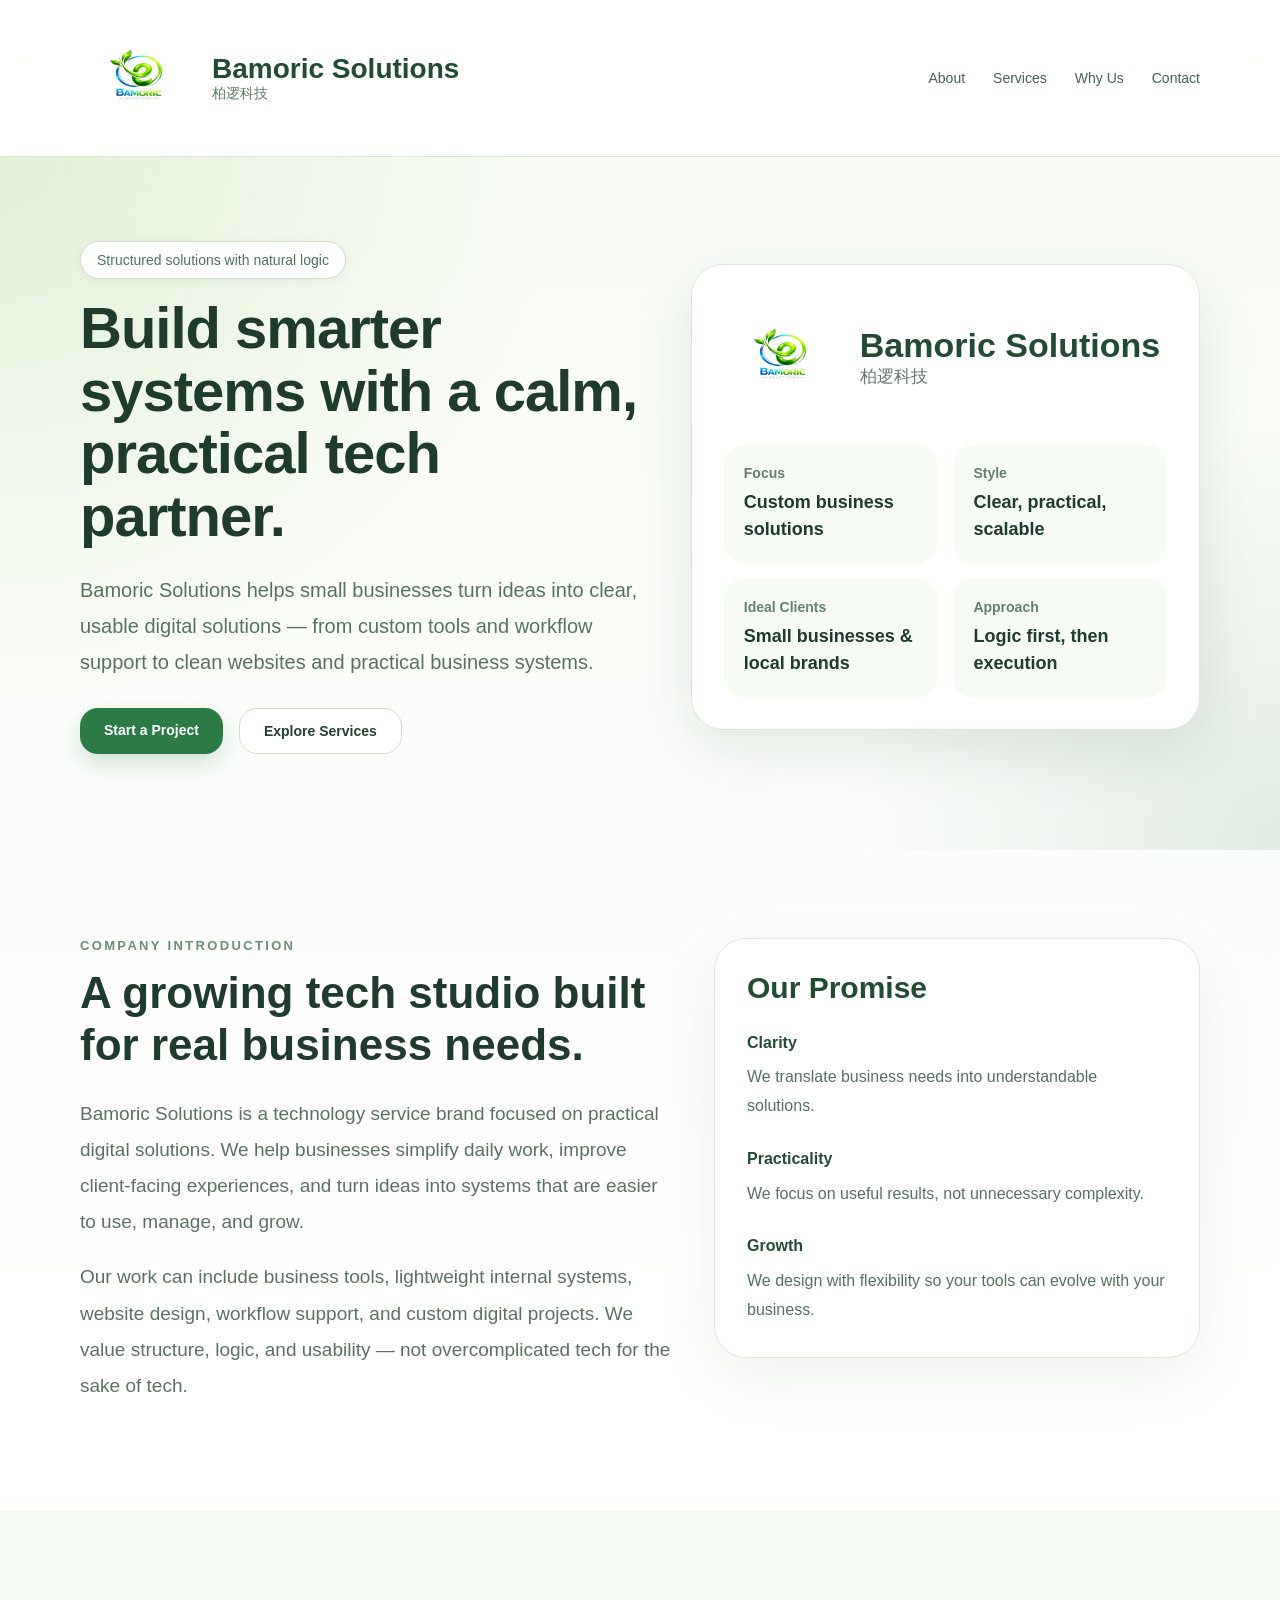
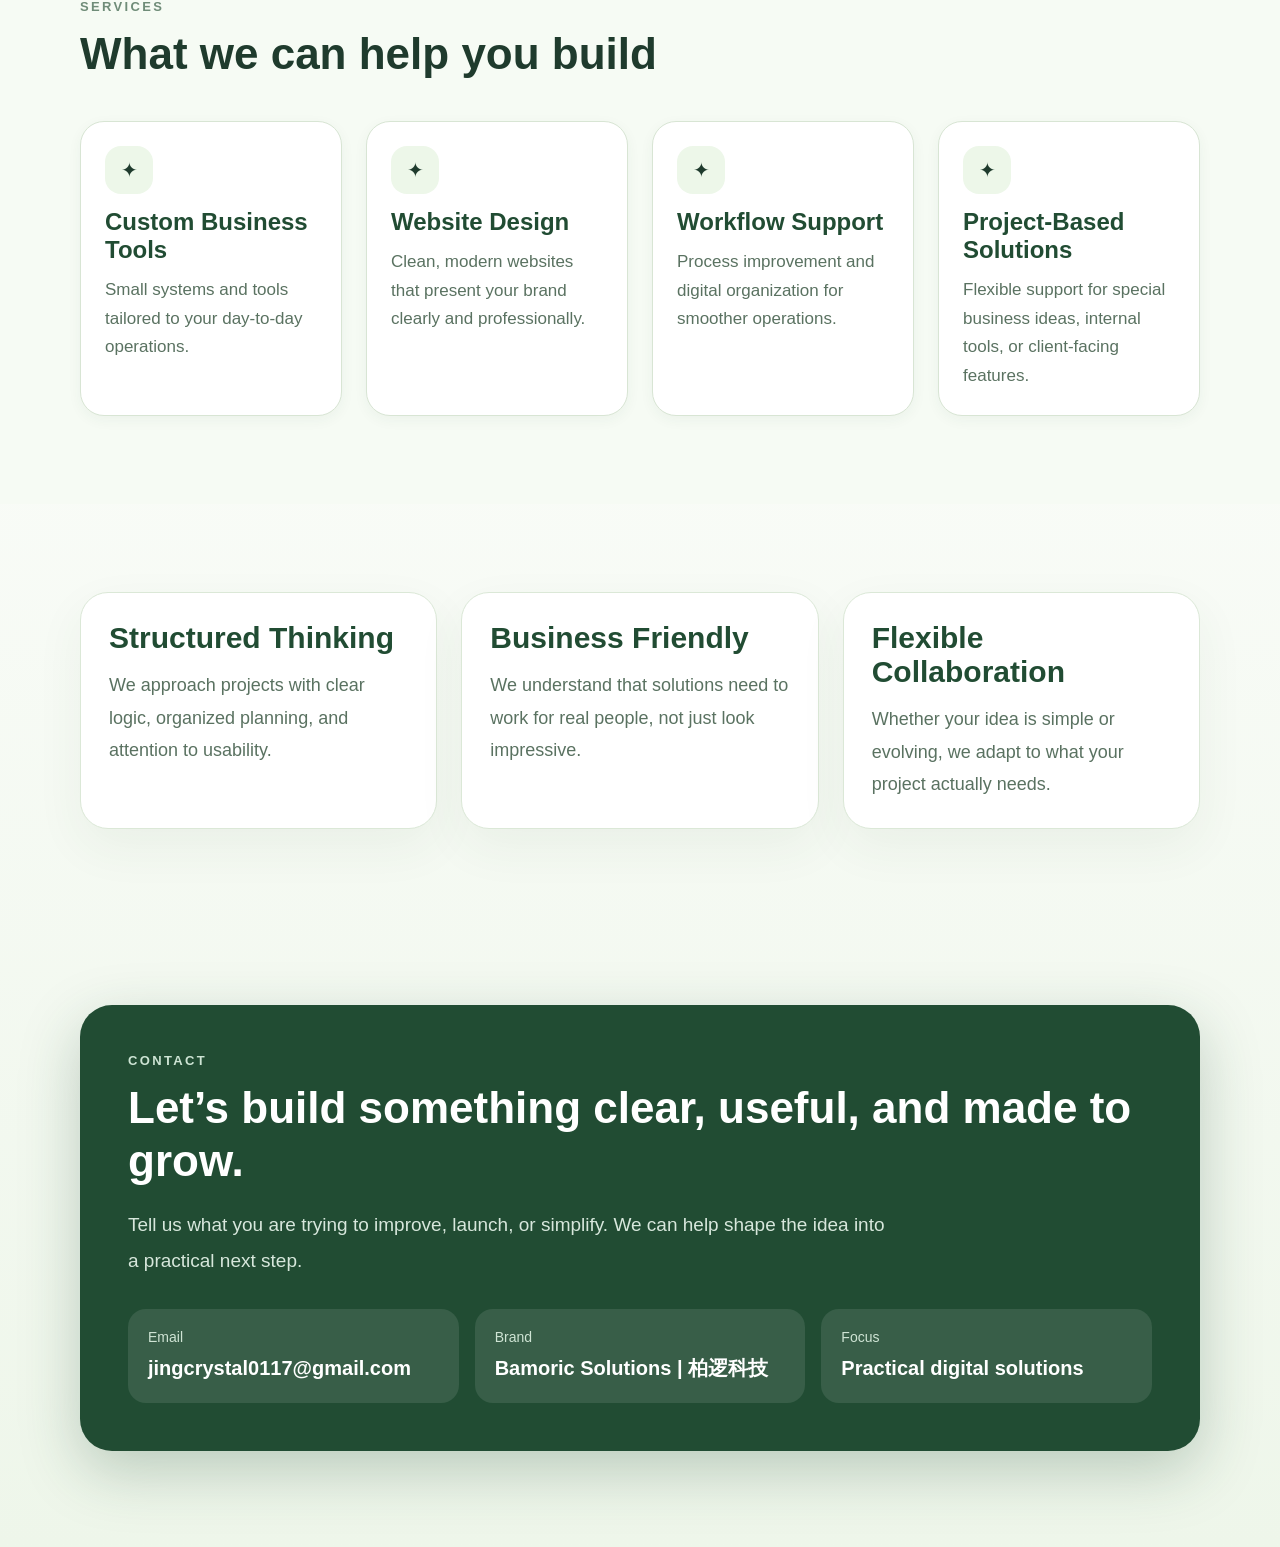
==== index.html @ 5af6910f "first commit" ====
<!DOCTYPE html>
<html lang="en">
<head>
  <meta charset="UTF-8" />
  <meta name="viewport" content="width=device-width, initial-scale=1.0" />
  <title>Bamoric Solutions</title>
  <link rel="stylesheet" href="css/style.css" />
</head>
<body>
  <header class="site-header">
    <div class="container header-inner">
        <div class="brand">
          <img src="images/logo.png" alt="Bamoric Solutions logo" class="brand-logo" />
          <div>
            <div class="brand-title">Bamoric Solutions</div>
            <div class="brand-subtitle">柏逻科技</div>
        </div>
       </div>

      <nav class="nav">
        <a href="#about">About</a>
        <a href="#services">Services</a>
        <a href="#why-us">Why Us</a>
        <a href="#contact">Contact</a>
      </nav>
    </div>
  </header>

  <main>
    <section class="hero">
      <div class="hero-bg"></div>
      <div class="container hero-grid">
        <div class="hero-text">
          <div class="badge">Structured solutions with natural logic</div>
          <h1>Build smarter systems with a calm, practical tech partner.</h1>
          <p>
            Bamoric Solutions helps small businesses turn ideas into clear, usable
            digital solutions — from custom tools and workflow support to clean
            websites and practical business systems.
          </p>

          <div class="hero-actions">
            <a class="btn btn-primary" href="#contact">Start a Project</a>
            <a class="btn btn-secondary" href="#services">Explore Services</a>
          </div>
        </div>

        <div class="hero-card">
          <div class="hero-card-header">
            <img src="images/logo.png" alt="Bamoric Solutions logo" class="hero-card-logo" />
            <div>
              <div class="hero-card-title">Bamoric Solutions</div>
              <div class="hero-card-subtitle">柏逻科技</div>
            </div>
          </div>

          <div class="info-grid">
            <div class="info-box">
              <div class="info-label">Focus</div>
              <div class="info-value">Custom business solutions</div>
            </div>
            <div class="info-box">
              <div class="info-label">Style</div>
              <div class="info-value">Clear, practical, scalable</div>
            </div>
            <div class="info-box">
              <div class="info-label">Ideal Clients</div>
              <div class="info-value">Small businesses & local brands</div>
            </div>
            <div class="info-box">
              <div class="info-label">Approach</div>
              <div class="info-value">Logic first, then execution</div>
            </div>
          </div>
        </div>
      </div>
    </section>

    <section id="about" class="section">
      <div class="container about-grid">
        <div>
          <div class="section-label">Company Introduction</div>
          <h2>A growing tech studio built for real business needs.</h2>
          <p>
            Bamoric Solutions is a technology service brand focused on practical
            digital solutions. We help businesses simplify daily work, improve
            client-facing experiences, and turn ideas into systems that are
            easier to use, manage, and grow.
          </p>
          <p>
            Our work can include business tools, lightweight internal systems,
            website design, workflow support, and custom digital projects. We
            value structure, logic, and usability — not overcomplicated tech for
            the sake of tech.
          </p>
        </div>

        <div class="promise-card">
          <h3>Our Promise</h3>

          <div class="promise-item">
            <div class="promise-title">Clarity</div>
            <div>We translate business needs into understandable solutions.</div>
          </div>

          <div class="promise-item">
            <div class="promise-title">Practicality</div>
            <div>We focus on useful results, not unnecessary complexity.</div>
          </div>

          <div class="promise-item">
            <div class="promise-title">Growth</div>
            <div>We design with flexibility so your tools can evolve with your business.</div>
          </div>
        </div>
      </div>
    </section>

    <section id="services" class="section section-soft">
      <div class="container">
        <div class="section-label">Services</div>
        <h2>What we can help you build</h2>

        <div class="services-grid">
          <div class="service-card">
            <div class="service-icon">✦</div>
            <h3>Custom Business Tools</h3>
            <p>Small systems and tools tailored to your day-to-day operations.</p>
          </div>

          <div class="service-card">
            <div class="service-icon">✦</div>
            <h3>Website Design</h3>
            <p>Clean, modern websites that present your brand clearly and professionally.</p>
          </div>

          <div class="service-card">
            <div class="service-icon">✦</div>
            <h3>Workflow Support</h3>
            <p>Process improvement and digital organization for smoother operations.</p>
          </div>

          <div class="service-card">
            <div class="service-icon">✦</div>
            <h3>Project-Based Solutions</h3>
            <p>Flexible support for special business ideas, internal tools, or client-facing features.</p>
          </div>
        </div>
      </div>
    </section>

    <section id="why-us" class="section">
      <div class="container why-grid">
        <div class="why-card">
          <h3>Structured Thinking</h3>
          <p>We approach projects with clear logic, organized planning, and attention to usability.</p>
        </div>

        <div class="why-card">
          <h3>Business Friendly</h3>
          <p>We understand that solutions need to work for real people, not just look impressive.</p>
        </div>

        <div class="why-card">
          <h3>Flexible Collaboration</h3>
          <p>Whether your idea is simple or evolving, we adapt to what your project actually needs.</p>
        </div>
      </div>
    </section>

    <section id="contact" class="section contact-wrap">
      <div class="container">
        <div class="contact-card">
          <div class="section-label contact-label">Contact</div>
          <h2>Let’s build something clear, useful, and made to grow.</h2>
          <p>
            Tell us what you are trying to improve, launch, or simplify.
            We can help shape the idea into a practical next step.
          </p>

          <div class="contact-grid">
            <div class="contact-box">
              <div class="contact-box-label">Email</div>
              <div class="contact-box-value">jingcrystal0117@gmail.com</div>
            </div>

            <div class="contact-box">
              <div class="contact-box-label">Brand</div>
              <div class="contact-box-value">Bamoric Solutions | 柏逻科技</div>
            </div>

            <div class="contact-box">
              <div class="contact-box-label">Focus</div>
              <div class="contact-box-value">Practical digital solutions</div>
            </div>
          </div>
        </div>
      </div>
    </section>
  </main>
</body>
</html>
---- css/style.css ----
* {
  box-sizing: border-box;
}

html {
  scroll-behavior: smooth;
}
.brand {
  display: flex;
  align-items: center;
  gap: 12px;
}

.brand-logo {
  width: 120px;
  height: 120px;
  object-fit: contain;
  border-radius: 12px;
}

.hero-card-header {
  display: flex;
  align-items: center;
  gap: 12px;
}

.hero-card-logo {
  width: 120px;
  height: 120px;
  object-fit:contain
}

body {
  margin: 0;
  font-family: Arial, Helvetica, sans-serif;
  color: #1f3b2d;
  background: linear-gradient(to bottom, #f7fbf4 0%, #ffffff 45%, #eef6ea 100%);
}

.container {
  width: min(1120px, calc(100% - 48px));
  margin: 0 auto;
}

.site-header {
  position: sticky;
  top: 0;
  z-index: 20;
  background: rgba(255, 255, 255, 0.88);
  backdrop-filter: blur(10px);
  border-bottom: 1px solid #dbe8d7;
}

.header-inner {
  display: flex;
  justify-content: space-between;
  align-items: center;
  padding: 18px 0;
}

.brand {
  display: flex;
  align-items: center;
  gap: 12px;
}

.brand-icon {
  width: 44px;
  height: 44px;
  background: #e8f4e3;
  border-radius: 18px;
  display: flex;
  align-items: center;
  justify-content: center;
  font-size: 24px;
  box-shadow: 0 2px 10px rgba(45, 86, 57, 0.08);
}

.brand-title {
  font-size: 28px;
  font-weight: 600;
  color: #214c33;
}

.brand-subtitle {
  font-size: 14px;
  color: #5a7b66;
}

.nav {
  display: flex;
  gap: 28px;
}

.nav a {
  text-decoration: none;
  color: #436451;
  font-size: 14px;
}

.nav a:hover {
  color: #214c33;
}

.hero {
  position: relative;
  overflow: hidden;
}

.hero-bg {
  position: absolute;
  inset: 0;
  background:
    radial-gradient(circle at top left, rgba(130, 191, 83, 0.18), transparent 38%),
    radial-gradient(circle at bottom right, rgba(38, 110, 66, 0.12), transparent 30%);
  pointer-events: none;
}

.hero-grid {
  position: relative;
  display: grid;
  grid-template-columns: 1.05fr 0.95fr;
  gap: 48px;
  align-items: center;
  padding: 84px 0 96px;
}

.badge {
  display: inline-block;
  padding: 10px 16px;
  font-size: 14px;
  color: #50715d;
  background: #ffffff;
  border: 1px solid #cfe1cb;
  border-radius: 999px;
  box-shadow: 0 2px 10px rgba(45, 86, 57, 0.06);
  margin-bottom: 18px;
}

.hero h1 {
  margin: 0;
  font-size: 58px;
  line-height: 1.08;
  font-weight: 600;
  letter-spacing: -1px;
  color: #1e3b2b;
}

.hero p {
  margin-top: 24px;
  max-width: 620px;
  font-size: 20px;
  line-height: 1.8;
  color: #587260;
}

.hero-actions {
  display: flex;
  gap: 16px;
  flex-wrap: wrap;
  margin-top: 28px;
}

.btn {
  display: inline-block;
  text-decoration: none;
  padding: 14px 24px;
  border-radius: 18px;
  font-size: 14px;
  font-weight: 600;
  transition: 0.2s ease;
}

.btn-primary {
  background: #2c7a46;
  color: #ffffff;
  box-shadow: 0 10px 24px rgba(44, 122, 70, 0.2);
}

.btn-primary:hover {
  transform: translateY(-2px);
}

.btn-secondary {
  background: #ffffff;
  color: #234231;
  border: 1px solid #cfe1cb;
}

.btn-secondary:hover {
  background: #f5faf3;
}

.hero-card {
  background: #ffffff;
  border: 1px solid #dbe8d7;
  border-radius: 32px;
  padding: 32px;
  box-shadow: 0 20px 60px rgba(45, 86, 57, 0.12);
}

.hero-card-header {
  display: flex;
  gap: 16px;
  align-items: center;
  margin-bottom: 28px;
}

.hero-card-icon {
  width: 64px;
  height: 64px;
  border-radius: 24px;
  background: #eef8ea;
  display: flex;
  align-items: center;
  justify-content: center;
  font-size: 36px;
}

.hero-card-title {
  font-size: 34px;
  font-weight: 600;
  color: #214c33;
}

.hero-card-subtitle {
  font-size: 17px;
  color: #5d7a67;
}

.info-grid {
  display: grid;
  grid-template-columns: repeat(2, 1fr);
  gap: 16px;
}

.info-box {
  background: #f6fbf4;
  border-radius: 20px;
  padding: 20px;
}

.info-label {
  font-size: 14px;
  color: #65806f;
  font-weight: 600;
}

.info-value {
  margin-top: 8px;
  font-size: 18px;
  font-weight: 600;
  color: #1f3b2d;
  line-height: 1.5;
}

.section {
  padding:88px 0;
  scroll-margin-top: 100px;
}

.section-soft {
  background: #f6fbf4;
}

.section-label {
  font-size: 13px;
  font-weight: 700;
  letter-spacing: 0.18em;
  text-transform: uppercase;
  color: #6f8c78;
  margin-bottom: 14px;
}

.section h2 {
  margin: 0 0 24px;
  font-size: 44px;
  line-height: 1.2;
  color: #1f3b2d;
}

.section p {
  font-size: 19px;
  line-height: 1.9;
  color: #5a7261;
}

.about-grid {
  display: grid;
  grid-template-columns: 1.1fr 0.9fr;
  gap: 40px;
  align-items: start;
}

.promise-card {
  background: #ffffff;
  border: 1px solid #dbe8d7;
  border-radius: 32px;
  padding: 32px;
  box-shadow: 0 20px 60px rgba(45, 86, 57, 0.08);
}

.promise-card h3 {
  margin: 0 0 24px;
  font-size: 30px;
  color: #214c33;
}

.promise-item {
  margin-bottom: 24px;
  color: #567060;
  line-height: 1.8;
}

.promise-item:last-child {
  margin-bottom: 0;
}

.promise-title {
  font-weight: 700;
  color: #214c33;
  margin-bottom: 6px;
}

.services-grid {
  display: grid;
  grid-template-columns: repeat(4, 1fr);
  gap: 24px;
  margin-top: 40px;
}

.service-card {
  background: #ffffff;
  border: 1px solid #d8e5d4;
  border-radius: 24px;
  padding: 24px;
  box-shadow: 0 4px 14px rgba(45, 86, 57, 0.05);
  transition: 0.2s ease;
}

.service-card:hover {
  transform: translateY(-4px);
  box-shadow: 0 10px 24px rgba(45, 86, 57, 0.08);
}

.service-icon {
  width: 48px;
  height: 48px;
  border-radius: 16px;
  background: #edf7e9;
  display: flex;
  align-items: center;
  justify-content: center;
  font-size: 20px;
  margin-bottom: 14px;
}

.service-card h3 {
  margin: 0 0 12px;
  font-size: 24px;
  color: #214c33;
}

.service-card p {
  margin: 0;
  font-size: 17px;
  line-height: 1.7;
}

.why-grid {
  display: grid;
  grid-template-columns: repeat(3, 1fr);
  gap: 24px;
}

.why-card {
  background: #ffffff;
  border: 1px solid #dbe8d7;
  border-radius: 28px;
  padding: 28px;
  box-shadow: 0 18px 50px rgba(45, 86, 57, 0.06);
}

.why-card h3 {
  margin: 0 0 14px;
  font-size: 30px;
  color: #214c33;
}

.why-card p {
  margin: 0;
  font-size: 18px;
  line-height: 1.8;
  color: #5a7261;
}

.contact-wrap {
  padding-bottom: 96px;
}

.contact-card {
  background: #214c33;
  color: #ffffff;
  border-radius: 32px;
  padding: 48px;
  box-shadow: 0 20px 60px rgba(33, 76, 51, 0.25);
}

.contact-label {
  color: #cde4d4;
}

.contact-card h2 {
  color: #ffffff;
  margin-bottom: 18px;
}

.contact-card p {
  color: #d7e7dc;
  max-width: 760px;
}

.contact-grid {
  display: grid;
  grid-template-columns: repeat(3, 1fr);
  gap: 16px;
  margin-top: 30px;
}

.contact-box {
  background: rgba(255, 255, 255, 0.1);
  border-radius: 18px;
  padding: 20px;
}

.contact-box-label {
  font-size: 14px;
  color: #cfe4d4;
}

.contact-box-value {
  margin-top: 8px;
  font-size: 20px;
  font-weight: 600;
  line-height: 1.5;
}

@media (max-width: 1024px) {
  .hero-grid,
  .about-grid,
  .services-grid,
  .why-grid,
  .contact-grid {
    grid-template-columns: 1fr 1fr;
  }

  .why-grid {
    grid-template-columns: 1fr;
  }

  .services-grid {
    grid-template-columns: 1fr 1fr;
  }
}

@media (max-width: 768px) {
  .container {
    width: min(100% - 32px, 1120px);
  }

  .header-inner {
    flex-direction: column;
    gap: 16px;
    align-items: flex-start;
  }

  .nav {
    flex-wrap: wrap;
    gap: 16px;
  }

  .hero-grid,
  .about-grid,
  .info-grid,
  .services-grid,
  .contact-grid {
    grid-template-columns: 1fr;
  }

  .hero {
    padding-top: 0;
  }

  .hero h1 {
    font-size: 40px;
  }

  .hero p,
  .section p,
  .why-card p {
    font-size: 17px;
  }

  .section h2 {
    font-size: 32px;
  }

  .brand-title {
    font-size: 24px;
  }

  .hero-card-title {
    font-size: 28px;
  }

  .contact-card {
    padding: 32px 24px;
  }
}
.hero-card {
  transition: transform 0.3s ease, box-shadow 0.3s ease;
}

.hero-card:hover {
  transform: translateY(-6px);
  box-shadow: 0 30px 80px rgba(45, 86, 57, 0.18);
}

#about,
#services,
#why-us,
#contact {
  scroll-margin-top: 140px;
}
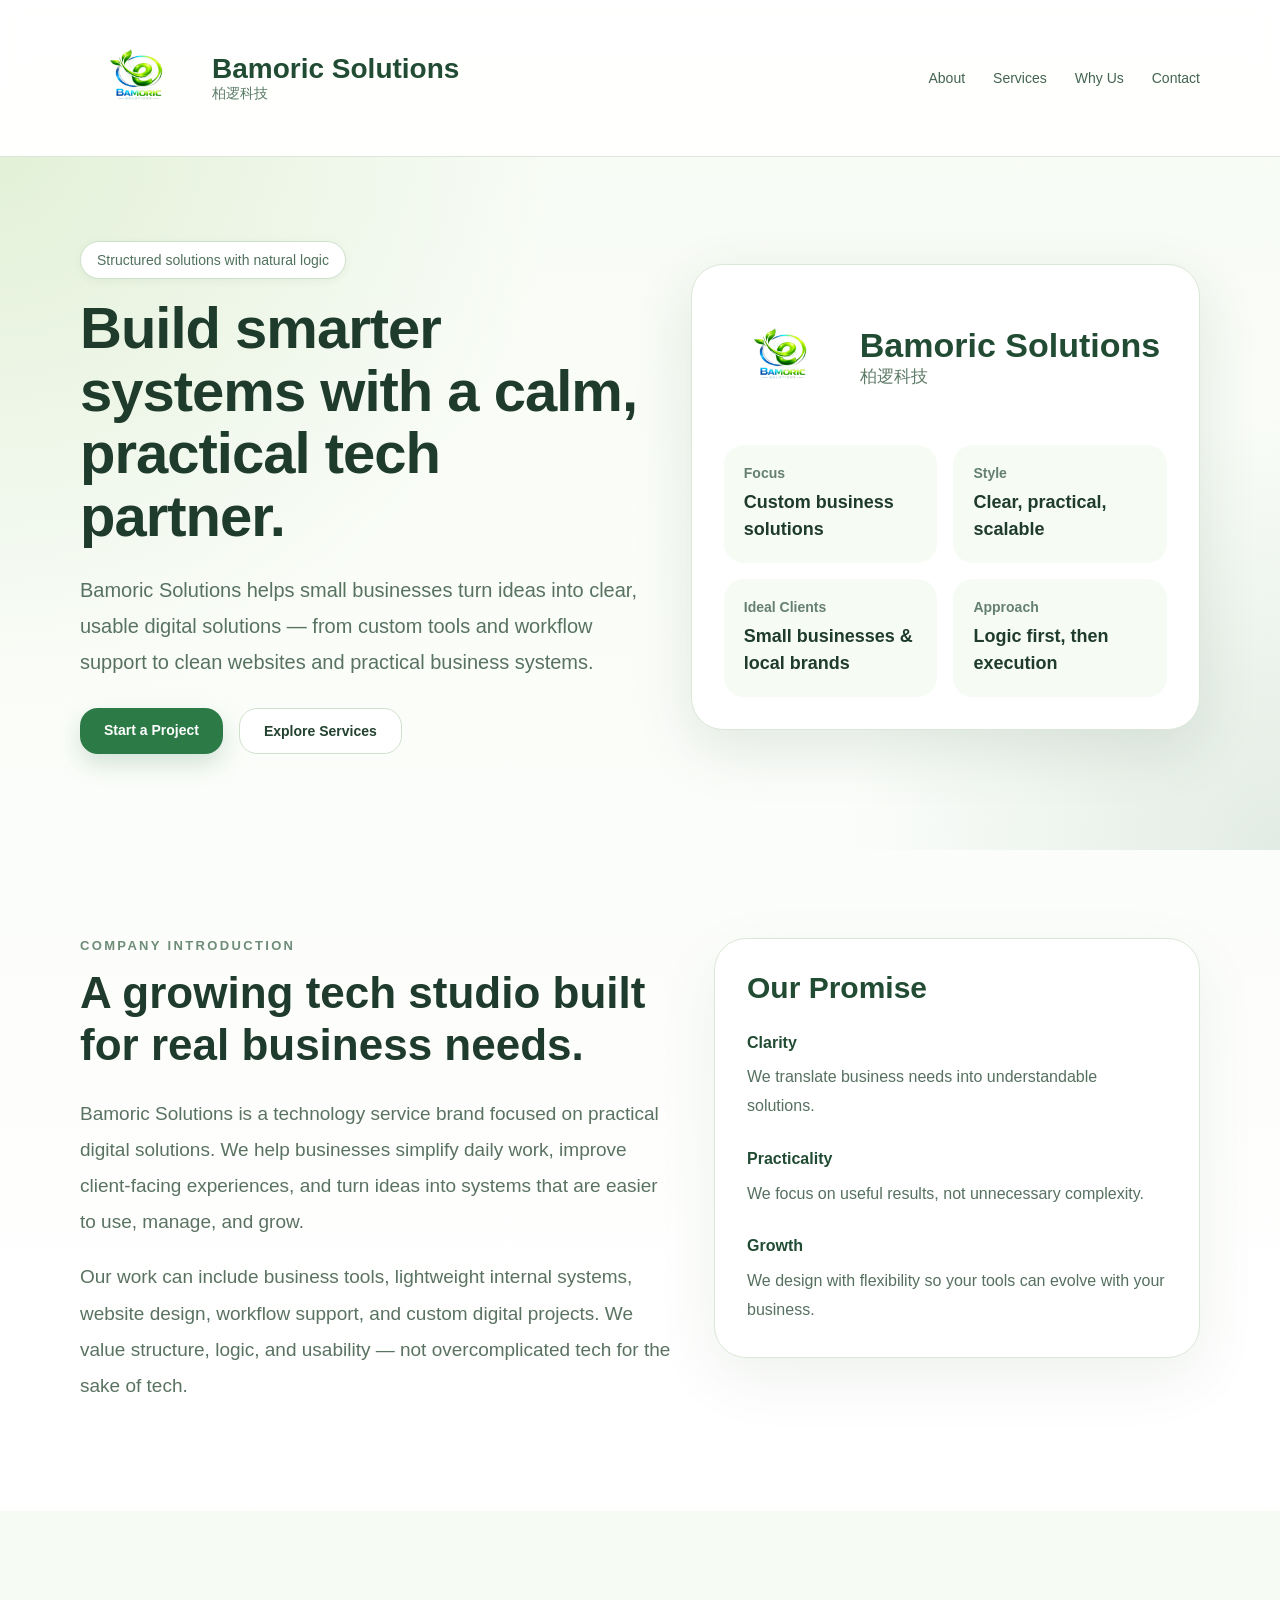
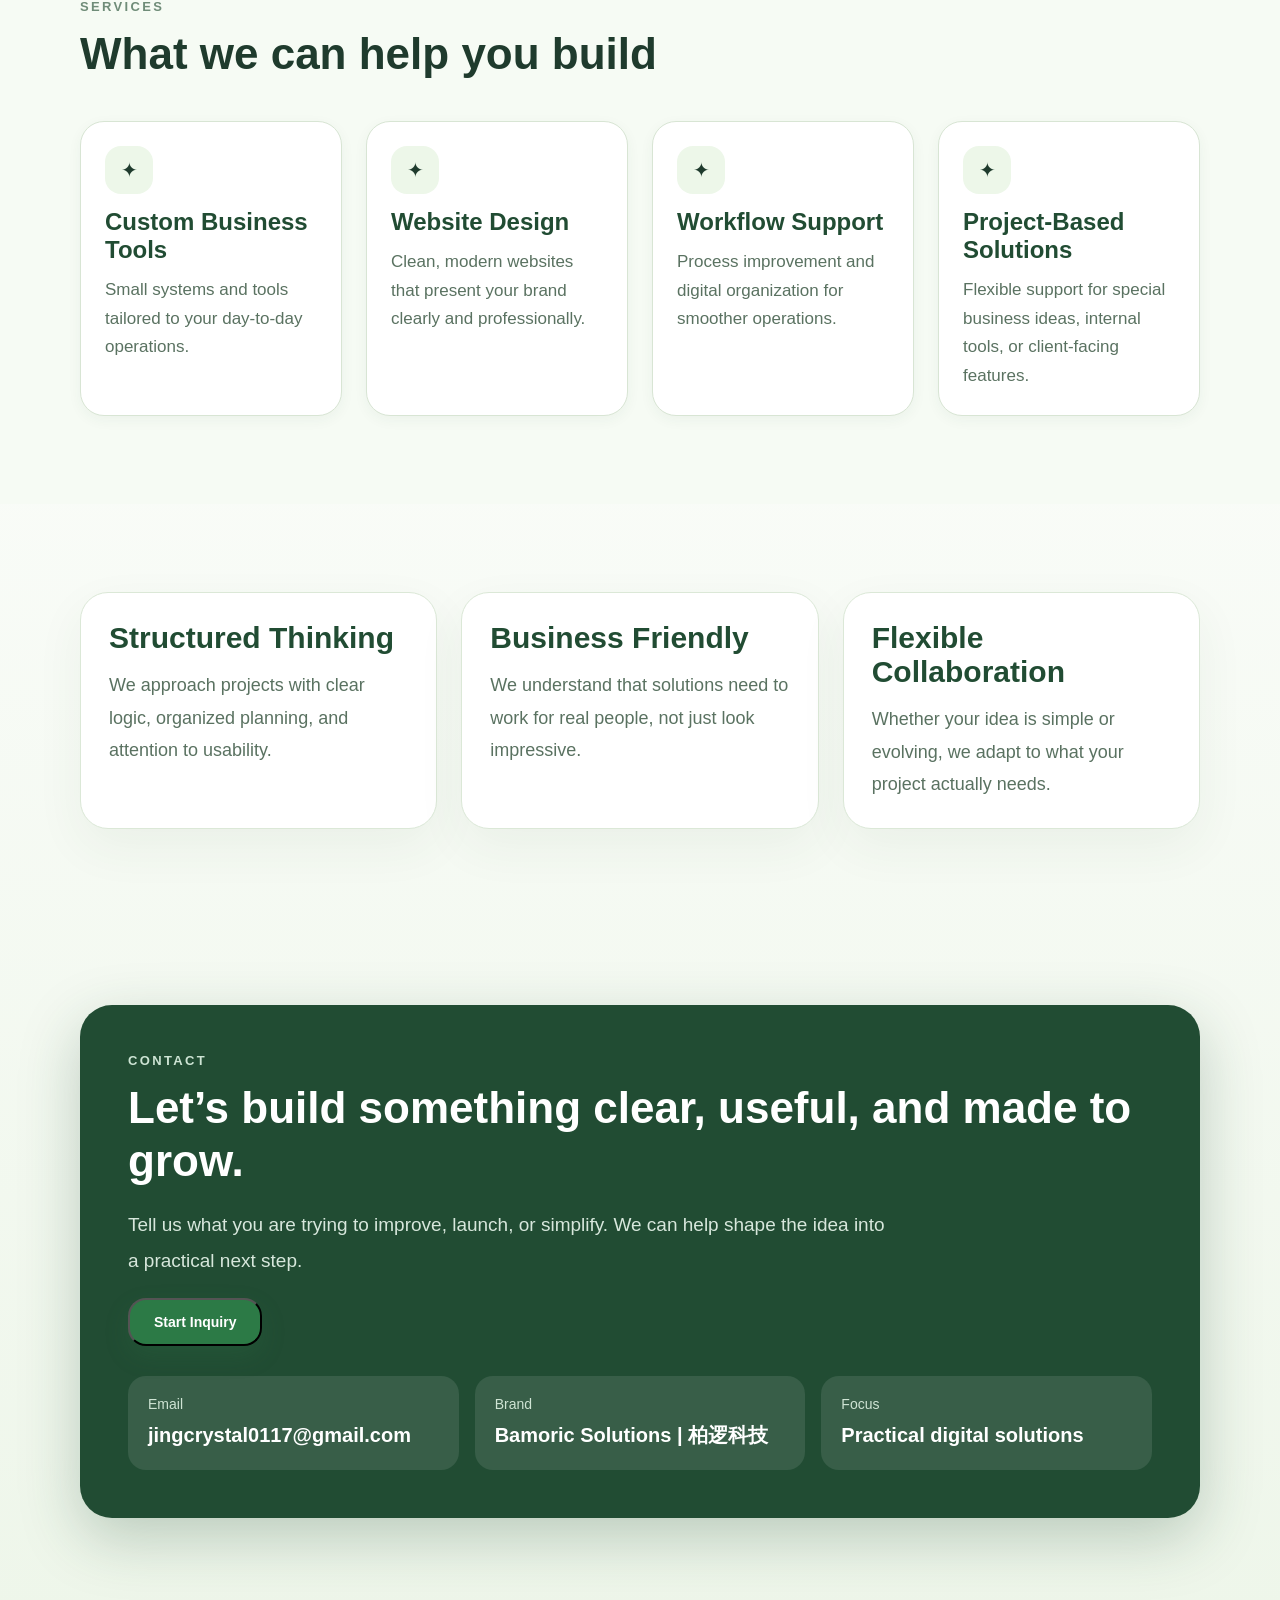
==== commit 5939c223: "Add contact form and inquiry button" ====
--- a/index.html
+++ b/index.html
@@ -72,7 +72,7 @@
               <div class="info-value">Logic first, then execution</div>
             </div>
           </div>
-        </div>
+            </div>
       </div>
     </section>
 
@@ -177,6 +177,9 @@
             Tell us what you are trying to improve, launch, or simplify.
             We can help shape the idea into a practical next step.
           </p>
+          <button onclick="showForm()" class="btn btn-primary">
+             Start Inquiry
+          </button>
 
           <div class="contact-grid">
             <div class="contact-box">
@@ -197,6 +200,63 @@
         </div>
       </div>
     </section>
+    
+    <section id="contact-form" class="contact-section" id="contact">
+      <div class="contact-container">
+      
+        <h2>Contact Us</h2>
+        <p>Tell us a bit about your business needs and we’ll get back to you.</p>
+
+        <form id="contactForm" name="client-inquiry" method="POST" data-netlify="true" netlify action="/thank-you.html">
+          <input type="hidden" name="form-name" value="client-inquiry" />
+
+          <div class="form-group">
+            <label for="name">Name</label>
+            <input type="text" id="name" name="name" required />
+          </div>
+
+          <div class="form-group">
+            <label for="business">Business Name</label>
+            <input type="text" id="business" name="business" />
+          </div>
+
+          <div class="form-group">
+            <label for="email">Email</label>
+            <input type="email" id="email" name="email" required />
+          </div>
+
+          <div class="form-group">
+            <label for="phone">Phone</label>
+            <input type="text" id="phone" name="phone" />
+          </div>
+
+          <div class="form-group">
+            <label for="service">Service Needed</label>
+            <select id="service" name="service">
+              <option value="">Please select</option>
+              <option value="website">Website Development</option>
+              <option value="pos">POS / Receipt System</option>
+              <option value="business-tools">Custom Business Tools</option>
+              <option value="other">Other</option>
+            </select>
+          </div>
+
+          <div class="form-group">
+            <label for="message">Project Details</label>
+            <textarea id="message" name="message" rows="5" required></textarea>
+          </div>
+
+          <button type="submit" class="submit-btn">Send Inquiry</button>
+        </form>
+          <script>
+          document.getElementById("contactForm").addEventListener("submit", function(e) {
+            e.preventDefault();
+            alert("Thank you! Your form was submitted.");
+          });
+          </script>
+      </div>
+    </section>
   </main>
 </body>
-</html>+</html>
+<script src="js/script.js"></script>
--- a/css/style.css
+++ b/css/style.css
@@ -531,4 +531,70 @@
 #why-us,
 #contact {
   scroll-margin-top: 140px;
+}
+.contact-section {
+  padding: 64px 20px;
+  background: #f7f9f8;
+}
+
+.contact-container {
+  max-width: 720px;
+  margin: 0 auto;
+  background: #ffffff;
+  padding: 32px;
+  border-radius: 16px;
+  box-shadow: 0 8px 24px rgba(0, 0, 0, 0.06);
+}
+
+.contact-container h2 {
+  margin-bottom: 12px;
+  text-align: center;
+}
+
+.contact-container p {
+  text-align: center;
+  margin-bottom: 28px;
+  color: #555;
+}
+
+.form-group {
+  margin-bottom: 18px;
+}
+
+.form-group label {
+  display: block;
+  margin-bottom: 8px;
+  font-weight: 600;
+}
+
+.form-group input,
+.form-group select,
+.form-group textarea {
+  width: 100%;
+  padding: 12px 14px;
+  border: 1px solid #d7d7d7;
+  border-radius: 10px;
+  font-size: 16px;
+  box-sizing: border-box;
+}
+
+.form-group textarea {
+  resize: vertical;
+}
+
+.submit-btn {
+  display: inline-block;
+  width: 100%;
+  padding: 14px;
+  border: none;
+  border-radius: 10px;
+  font-size: 16px;
+  font-weight: 700;
+  cursor: pointer;
+  background: #1f6f4a;
+  color: #fff;
+}
+
+#contact-form {
+  display: none;
 }
